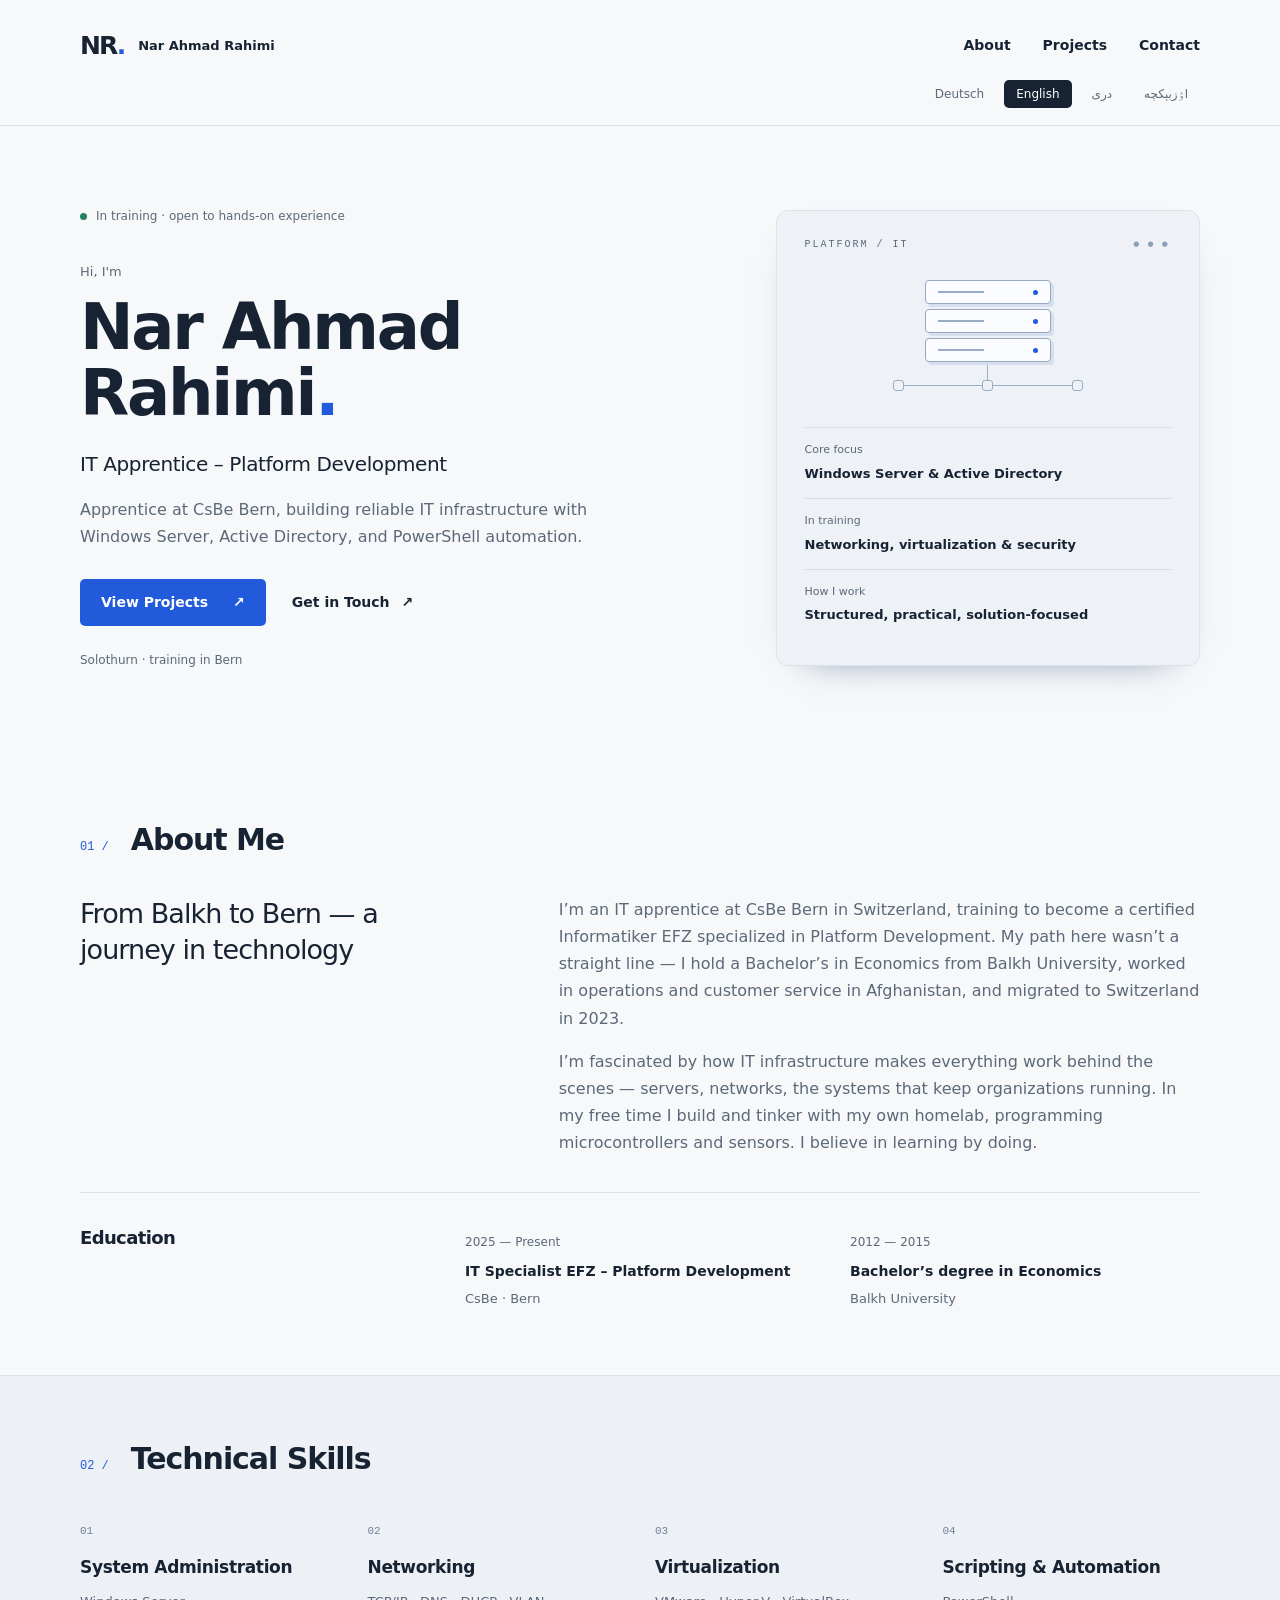
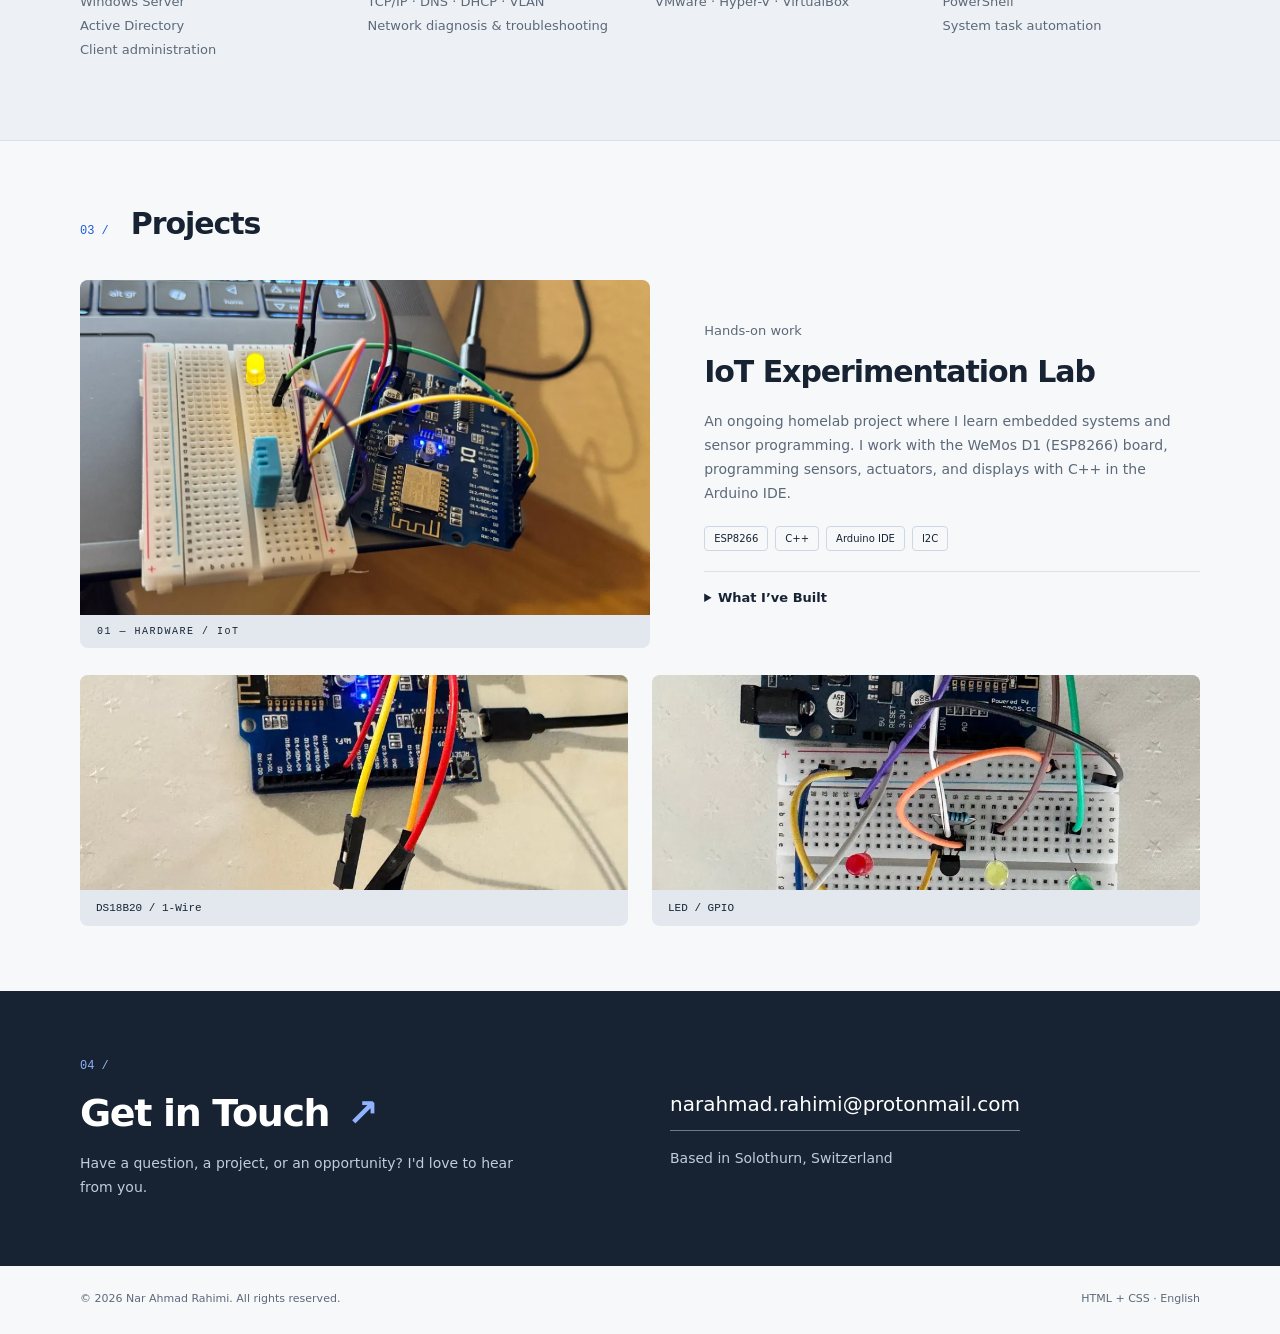
==== en.html @ 0afae118 "Add files via upload" ====
<!doctype html>
<html lang="en" dir="ltr">
<head><meta charset="utf-8"><meta name="viewport" content="width=device-width, initial-scale=1"><meta name="description" content="Apprentice at CsBe Bern, building reliable IT infrastructure with Windows Server, Active Directory, and PowerShell automation."><meta name="theme-color" content="#f7f8fa"><title>Nar Ahmad Rahimi — IT Apprentice – Platform Development</title><link rel="icon" href="assets/favicon.svg" type="image/svg+xml"><link rel="stylesheet" href="styles.css"><link rel="alternate" hreflang="de" href="index.html"><link rel="alternate" hreflang="en" href="en.html"><link rel="alternate" hreflang="fa-AF" href="fa.html"><link rel="alternate" hreflang="uz-Arab-AF" href="uz.html"></head>
<body><a class="skip" href="#main">Skip to content</a>
<header class="site-header"><div class="wrap header-inner"><a class="brand" href="en.html" aria-label="Nar Ahmad Rahimi"><span class="monogram" aria-hidden="true">NR<span>.</span></span><span dir="ltr">Nar Ahmad Rahimi</span></a><nav class="main-nav" aria-label="About"><a href="#about">About</a><a href="#projects">Projects</a><a href="#contact">Contact</a></nav></div><nav class="wrap languages" aria-label="Language"><a href="index.html" lang="de" dir="auto" >Deutsch</a><a href="en.html" lang="en" dir="auto" aria-current="page">English</a><a href="fa.html" lang="fa-AF" dir="auto" >دری</a><a href="uz.html" lang="uz-Arab-AF" dir="auto" >اۉزبېکچه</a></nav></header>
<main id="main"><section class="wrap hero" aria-labelledby="hero-title"><div class="hero-copy"><p class="status"><span aria-hidden="true"></span>In training · open to hands-on experience</p><p class="eyebrow">Hi, I&#39;m</p><h1 id="hero-title">Nar Ahmad Rahimi<span class="blue">.</span></h1><h2>IT Apprentice – Platform Development</h2><p class="intro">Apprentice at CsBe Bern, building reliable IT infrastructure with Windows Server, Active Directory, and PowerShell automation.</p><div class="actions"><a class="button" href="#projects">View Projects <span aria-hidden="true">↗</span></a><a class="text-link" href="#contact">Get in Touch <span aria-hidden="true">↗</span></a></div><p class="location">Solothurn · training in Bern</p></div><aside class="focus-panel"><div class="panel-top"><span class="mini-label" dir="ltr">PLATFORM / IT</span><span class="signal" aria-hidden="true">● ● ●</span></div><div class="system-art" aria-hidden="true"><div class="server"><i></i><i></i><i></i></div><div class="connection"></div><div class="nodes"><b></b><b></b><b></b></div></div><dl><div><dt>Core focus</dt><dd>Windows Server &amp; Active Directory</dd></div><div><dt>In training</dt><dd>Networking, virtualization &amp; security</dd></div><div><dt>How I work</dt><dd>Structured, practical, solution-focused</dd></div></dl></aside></section>
<section id="about" class="section wrap"><div class="section-heading"><span class="section-no">01 /</span><h2>About Me</h2></div><div class="about-grid"><h3>From Balkh to Bern — a journey in technology</h3><div class="prose"><p>I’m an IT apprentice at CsBe Bern in Switzerland, training to become a certified Informatiker EFZ specialized in Platform Development. My path here wasn’t a straight line — I hold a Bachelor’s in Economics from Balkh University, worked in operations and customer service in Afghanistan, and migrated to Switzerland in 2023.</p><p>I’m fascinated by how IT infrastructure makes everything work behind the scenes — servers, networks, the systems that keep organizations running. In my free time I build and tinker with my own homelab, programming microcontrollers and sensors. I believe in learning by doing.</p></div></div><div class="education"><h3>Education</h3><div><span class="date" dir="auto">2025 — Present</span><h4>IT Specialist EFZ – Platform Development</h4><p>CsBe · Bern</p></div><div><span class="date" dir="ltr">2012 — 2015</span><h4>Bachelor’s degree in Economics</h4><p>Balkh University</p></div></div></section>
<section class="skills-band"><div class="wrap section"><div class="section-heading"><span class="section-no">02 /</span><h2>Technical Skills</h2></div><div class="skills-grid"><article><span class="skill-index" aria-hidden="true">01</span><h3>System Administration</h3><ul><li dir="auto">Windows Server</li><li dir="auto">Active Directory</li><li dir="auto">Client administration</li></ul></article><article><span class="skill-index" aria-hidden="true">02</span><h3>Networking</h3><ul><li dir="auto">TCP/IP · DNS · DHCP · VLAN</li><li dir="auto">Network diagnosis &amp; troubleshooting</li></ul></article><article><span class="skill-index" aria-hidden="true">03</span><h3>Virtualization</h3><ul><li dir="auto">VMware · Hyper-V · VirtualBox</li></ul></article><article><span class="skill-index" aria-hidden="true">04</span><h3>Scripting &amp; Automation</h3><ul><li dir="auto">PowerShell</li><li dir="auto">System task automation</li></ul></article></div></div></section>
<section id="projects" class="wrap section"><div class="section-heading"><span class="section-no">03 /</span><h2>Projects</h2></div><article class="project"><div class="project-visual"><img src="assets/iot-dht11.webp" alt="Temperature and humidity monitoring with the DHT11 digital sensor" width="800" height="600" loading="lazy"><div class="image-caption" dir="ltr">01 — HARDWARE / IoT</div></div><div class="project-copy"><p class="eyebrow">Hands-on work</p><h3>IoT Experimentation Lab</h3><p>An ongoing homelab project where I learn embedded systems and sensor programming. I work with the WeMos D1 (ESP8266) board, programming sensors, actuators, and displays with C++ in the Arduino IDE.</p><ul class="tags" aria-label="Hardware"><li>ESP8266</li><li>C++</li><li>Arduino IDE</li><li>I2C</li></ul><details><summary>What I’ve Built</summary><ul class="detail-list"><li>WiFi network scanner that reads SSIDs and RSSI signal strength via the ESP8266 WiFi API, displaying live results on a 1602 LCD over I2C</li><li>Temperature and humidity monitoring with the DHT11 digital sensor</li><li>Precise temperature measurement using the DS18B20 1-Wire sensor</li><li>GPIO control of multiple LEDs with pull-up/pull-down resistors and pushbuttons</li></ul></details></div></article><div class="project-gallery"><figure><img src="assets/iot-ds18b20.webp" alt="Precise temperature measurement using the DS18B20 1-Wire sensor" width="800" height="600" loading="lazy"><figcaption dir="ltr">DS18B20 / 1-Wire</figcaption></figure><figure><img src="assets/iot-leds.webp" alt="GPIO control of multiple LEDs with pull-up/pull-down resistors and pushbuttons" width="800" height="600" loading="lazy"><figcaption dir="ltr">LED / GPIO</figcaption></figure></div></section>
<section id="contact" class="contact-section"><div class="wrap contact-inner"><div><p class="section-no">04 /</p><h2>Get in Touch<span>↗</span></h2><p>Have a question, a project, or an opportunity? I&#39;d love to hear from you.</p></div><div class="contact-link"><a href="mailto:narahmad.rahimi@protonmail.com" dir="ltr">narahmad.rahimi@protonmail.com</a><p>Based in Solothurn, Switzerland</p></div></div></section></main><footer class="wrap"><p>© 2026 Nar Ahmad Rahimi. All rights reserved.</p><span dir="ltr">HTML + CSS · English</span></footer></body></html>
---- styles.css ----
:root{--ink:#172333;--muted:#5c6979;--blue:#215bdb;--line:#dce2e9;--paper:#f7f8fa;--white:#fff}*{box-sizing:border-box}html{scroll-behavior:smooth;scroll-padding-top:30px}body{margin:0;background:var(--paper);color:var(--ink);font:16px/1.7 system-ui,-apple-system,BlinkMacSystemFont,"Segoe UI",Arial,sans-serif}a{color:inherit;text-decoration:none}a,summary{-webkit-tap-highlight-color:transparent}a:focus-visible,summary:focus-visible{outline:3px solid var(--blue);outline-offset:5px}a:hover{color:var(--blue)}img{display:block;max-width:100%;object-fit:cover}h1,h2,h3,h4,p{margin:0}h1,h2,h3,h4{line-height:1.2;letter-spacing:-.035em}ul{padding-inline-start:1.2rem}.wrap{width:min(1120px,calc(100% - 80px));margin-inline:auto}.skip{position:absolute;top:-100px;left:20px;background:white;padding:12px;z-index:10}.skip:focus{top:10px}.site-header{border-bottom:1px solid var(--line)}.header-inner{display:flex;align-items:center;justify-content:space-between;gap:25px;padding-block:25px 12px}.brand{display:flex;align-items:center;gap:14px;font-size:13px;font-weight:650}.monogram{font-size:25px;letter-spacing:-2px;direction:ltr}.monogram span,.blue{color:var(--blue)}.main-nav{display:flex;gap:32px;font-size:14px;font-weight:550}.languages{display:flex;justify-content:flex-end;gap:8px;padding-block:0 17px;font-size:12px}.languages a{padding:4px 12px;border-radius:5px;color:var(--muted)}.languages a[aria-current]{background:var(--ink);color:white}.hero{display:grid;grid-template-columns:1.45fr 1fr;gap:80px;align-items:center;padding-block:80px 86px}.status{display:flex;align-items:center;gap:9px;font-size:12px;color:var(--muted);margin-bottom:35px}.status>span{height:7px;width:7px;background:#24845d;border-radius:50%;flex-shrink:0}.eyebrow{font-size:13px;color:var(--muted);margin-bottom:12px}h1{font-size:clamp(45px,5vw,65px);font-weight:700;max-width:530px;line-height:1.03;margin-bottom:22px}.hero h2{font-size:20px;line-height:1.5;font-weight:500;letter-spacing:-.02em;margin-bottom:17px}.intro{font-size:16px;color:var(--muted);max-width:550px}.actions{display:flex;align-items:center;gap:26px;flex-wrap:wrap;margin-block:28px 24px}.button{background:var(--blue);color:white;padding:12px 21px;border-radius:5px;font-size:14px;font-weight:600;display:inline-flex;gap:25px}.button:hover{background:#1948ae;color:white}.text-link{font-size:14px;font-weight:600}.text-link span{margin-inline-start:7px}.location{font-size:12px;color:var(--muted)}.focus-panel{background:#eef2f7;border:1px solid var(--line);border-radius:12px;padding:26px 28px;box-shadow:0 16px 40px -32px #334a73}.panel-top{display:flex;justify-content:space-between;align-items:center}.mini-label{font:10px/1.5 ui-monospace,monospace;letter-spacing:2px;color:var(--muted)}.signal{font-size:7px;letter-spacing:3px;color:#8b9fb9}.system-art{height:165px;display:flex;align-items:center;flex-direction:column;padding-top:28px}.server{width:126px;display:grid;gap:5px}.server i{height:24px;border:1px solid #95a8c4;background:#fafcff;border-radius:4px;position:relative;box-shadow:3px 3px 0 #d6dfed}.server i:before{content:"";position:absolute;inset-inline-start:12px;top:10px;width:46px;height:2px;background:#9aabc4}.server i:after{content:"";position:absolute;inset-inline-end:12px;top:9px;width:5px;height:5px;background:var(--blue);border-radius:50%}.connection{height:23px;width:1px;background:#9aabc4}.nodes{border-top:1px solid #9aabc4;width:190px;display:flex;justify-content:space-between}.nodes b{width:11px;height:11px;background:#eef2f7;border:1px solid #9aabc4;transform:translateY(-6px);border-radius:3px}.focus-panel dl{margin:10px 0 0}.focus-panel dl>div{padding-block:13px;border-top:1px solid #d4dce7}.focus-panel dt{font-size:11px;color:var(--muted)}.focus-panel dd{margin:3px 0 0;font-size:13px;font-weight:600}.section{padding-block:65px}.section-heading{display:flex;gap:22px;align-items:baseline;margin-bottom:38px}.section-heading h2{font-size:30px}.section-no{font:12px/1.6 ui-monospace,monospace;color:var(--blue);direction:ltr}.about-grid{display:grid;grid-template-columns:1fr 1.65fr;gap:90px}.about-grid h3{font-size:27px;line-height:1.35;font-weight:500}.prose{color:var(--muted)}.prose p+p{margin-top:16px}.education{display:grid;grid-template-columns:1fr 1fr 1fr;gap:35px;padding-top:34px;margin-top:36px;border-top:1px solid var(--line)}.education h3{font-size:18px}.date{font-size:12px;color:var(--muted)}.education h4{font-size:14px;letter-spacing:0;line-height:1.5;margin-block:6px}.education p{font-size:13px;color:var(--muted)}.skills-band{background:#edf1f5;border-block:1px solid var(--line)}.skills-grid{display:grid;grid-template-columns:repeat(4,1fr);gap:30px}.skill-index{font:11px ui-monospace,monospace;color:#728299}.skills-grid h3{font-size:17px;margin-top:15px;letter-spacing:-.02em}.skills-grid ul{list-style:none;padding:0;font-size:13px;color:var(--muted);line-height:1.85}.project{display:grid;grid-template-columns:1.15fr 1fr;gap:54px;align-items:center}.project-visual{border-radius:8px;overflow:hidden;background:#e3e8ef}.project-visual img{width:100%;height:335px}.image-caption{padding:11px 17px;font:10px ui-monospace,monospace;letter-spacing:1.5px}.project-copy h3{font-size:30px;margin-bottom:20px}.project-copy>p:not(.eyebrow){font-size:14px;color:var(--muted)}.tags{list-style:none;display:flex;flex-wrap:wrap;gap:7px;padding:0;margin-block:20px}.tags li{font-size:10px;border:1px solid #ced8e5;padding:3px 9px;border-radius:4px;direction:ltr}details{font-size:13px;border-top:1px solid var(--line);padding-top:15px}summary{cursor:pointer;font-weight:600}.detail-list{color:var(--muted)}.detail-list li+li{margin-top:10px}.project-gallery{display:grid;grid-template-columns:1fr 1fr;gap:24px;margin-top:27px}.project-gallery figure{margin:0;position:relative;overflow:hidden;border-radius:8px;background:#e3e8ef}.project-gallery img{width:100%;height:215px}.project-gallery figcaption{font:11px ui-monospace,monospace;padding:12px 16px}.contact-section{background:var(--ink);color:white;padding-block:66px}.contact-inner{display:grid;grid-template-columns:1fr 1fr;gap:60px;align-items:center}.contact-section .section-no{color:#91b3ff;margin-bottom:14px}.contact-section h2{font-size:38px;display:flex;gap:18px;align-items:center}.contact-section h2 span{color:#91b3ff}.contact-section p:not(.section-no){font-size:14px;color:#c0ccda;max-width:460px;margin-top:16px}.contact-link a{font-size:clamp(14px,1.7vw,20px);display:inline-block;border-bottom:1px solid #6c7a8d;padding-bottom:9px;overflow-wrap:anywhere}.contact-link a:hover{color:#a6c2ff}footer{display:flex;justify-content:space-between;gap:20px;padding-block:24px;font-size:11px;color:var(--muted)}[dir=rtl]{font-family:Tahoma,"Segoe UI",Arial,sans-serif}[dir=rtl] h1,[dir=rtl] h2,[dir=rtl] h3,[dir=rtl] h4{letter-spacing:0;line-height:1.5}[dir=rtl] .intro,[dir=rtl] .prose{line-height:2}[dir=rtl] .hero{gap:55px}[dir=rtl] .status{line-height:1.8}@media(max-width:900px){.wrap{width:calc(100% - 48px)}.hero{gap:35px;padding-block:55px}.about-grid{gap:40px}.project{gap:30px}.skills-grid{grid-template-columns:repeat(2,1fr)}.contact-inner{gap:35px}.brand>span:last-child{display:none}.project-visual img{height:310px}}@media(max-width:620px){.wrap{width:calc(100% - 36px)}.header-inner{padding-top:18px;gap:20px}.main-nav{gap:20px;font-size:12px}.languages{justify-content:flex-start;padding-top:8px;gap:3px}.languages a{padding:4px 11px}.hero,[dir=rtl] .hero{grid-template-columns:1fr;gap:35px;padding-block:40px}.status{margin-bottom:25px;font-size:11px}h1{font-size:45px}.hero h2{font-size:18px}.focus-panel{padding:22px}.system-art{height:145px;padding-top:12px}.section{padding-block:45px}.section-heading{margin-bottom:26px;gap:17px}.section-heading h2{font-size:27px}.about-grid,.project,.contact-inner{grid-template-columns:1fr;gap:25px}.about-grid h3{font-size:24px}.education{grid-template-columns:1fr;gap:23px;margin-top:25px}.skills-grid{gap:24px 17px}.skills-grid h3{font-size:16px}.project-copy h3{font-size:27px}.project-visual img{height:280px}.project-gallery{gap:13px}.project-gallery img{height:150px}.project-gallery figcaption{font-size:10px;padding:10px}.contact-section{padding-block:45px}.contact-section h2{font-size:32px}.contact-link a{font-size:16px}footer{flex-direction:column;gap:6px}.intro{font-size:15px}.prose{font-size:15px}}@media(prefers-reduced-motion:reduce){html{scroll-behavior:auto}}
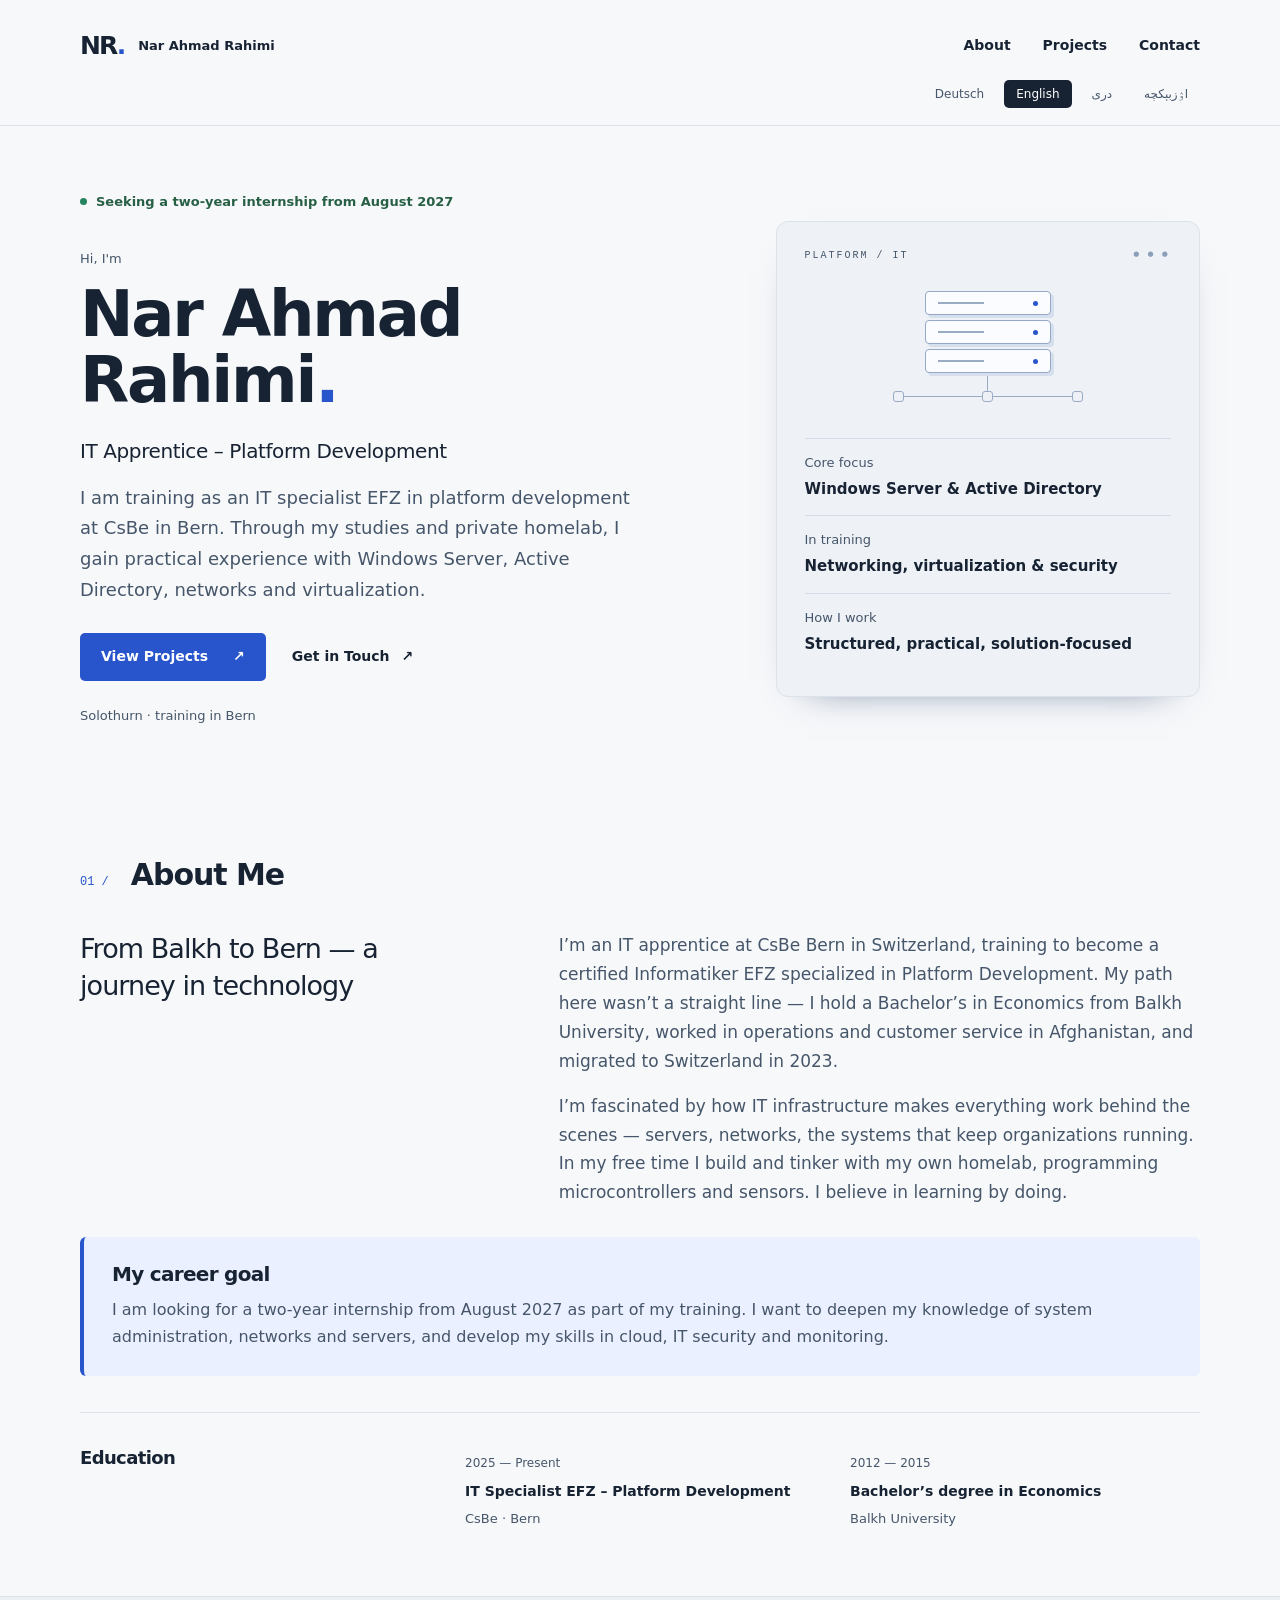
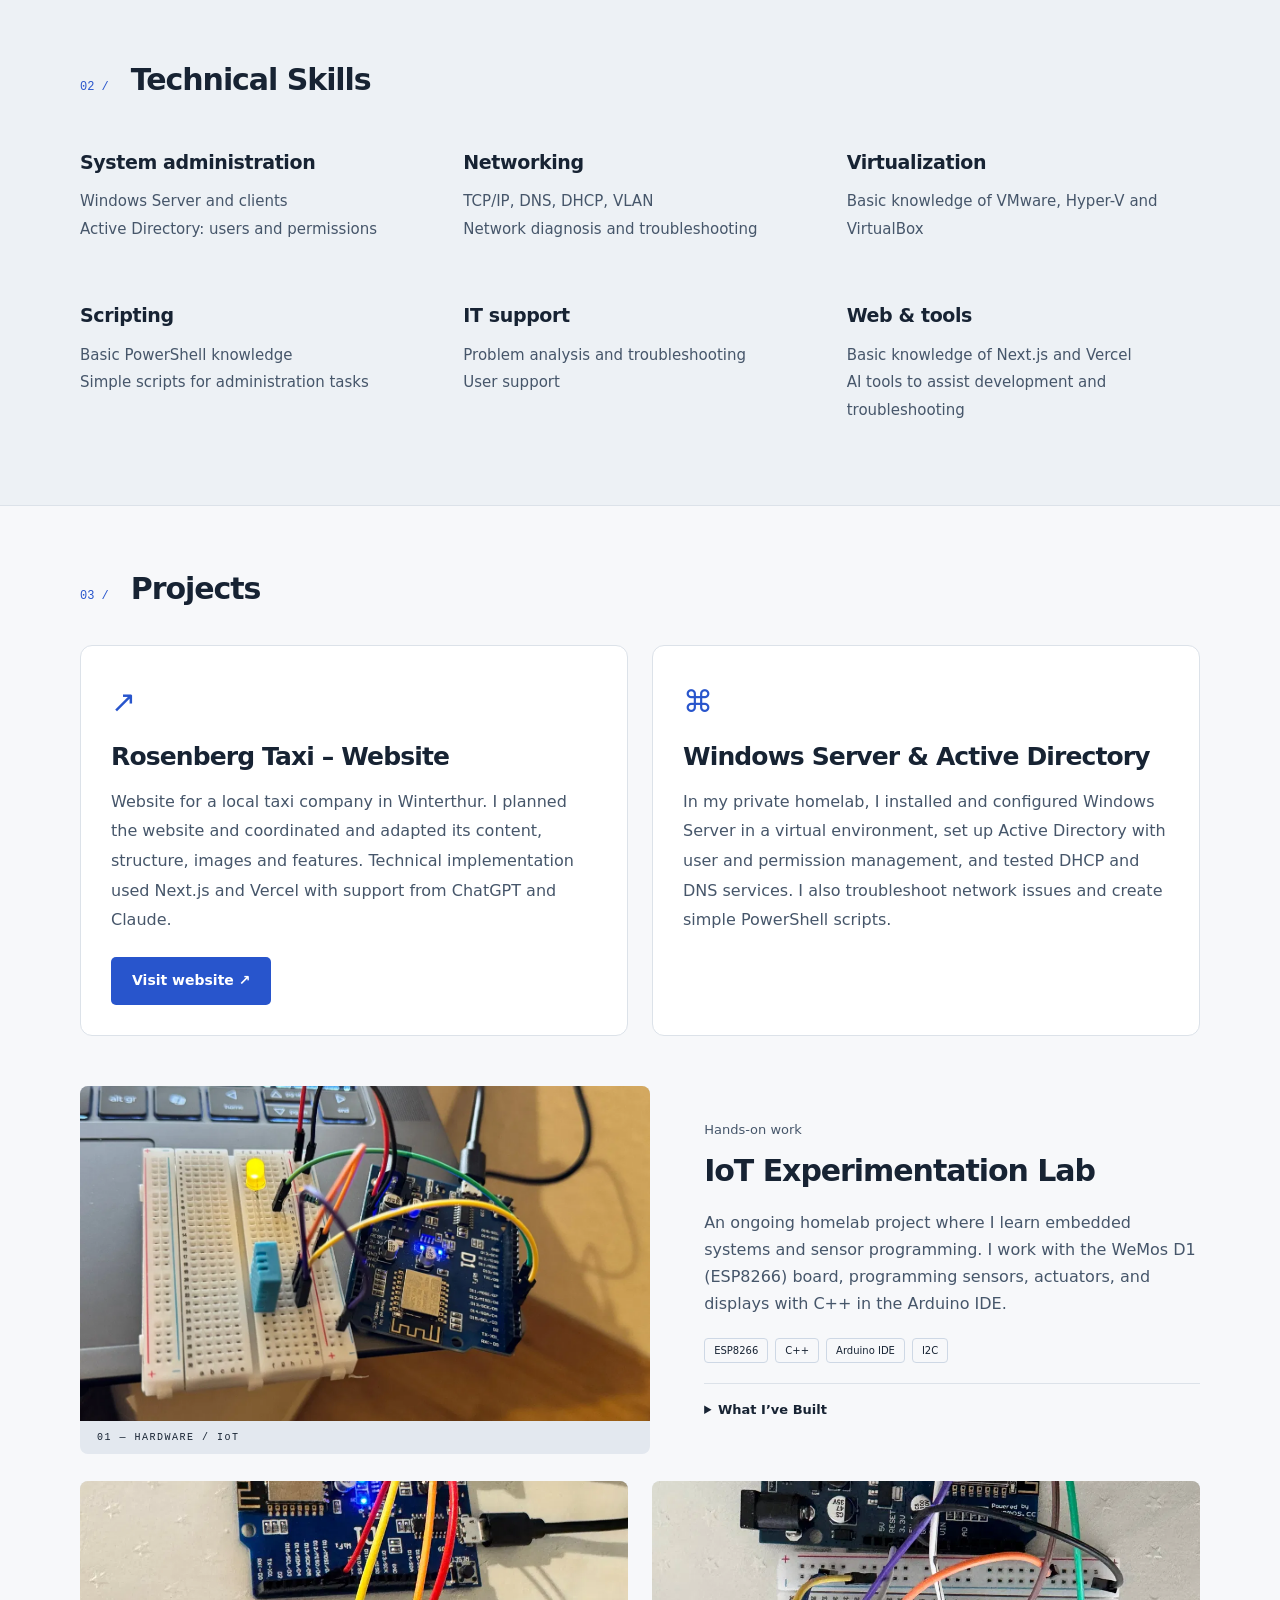
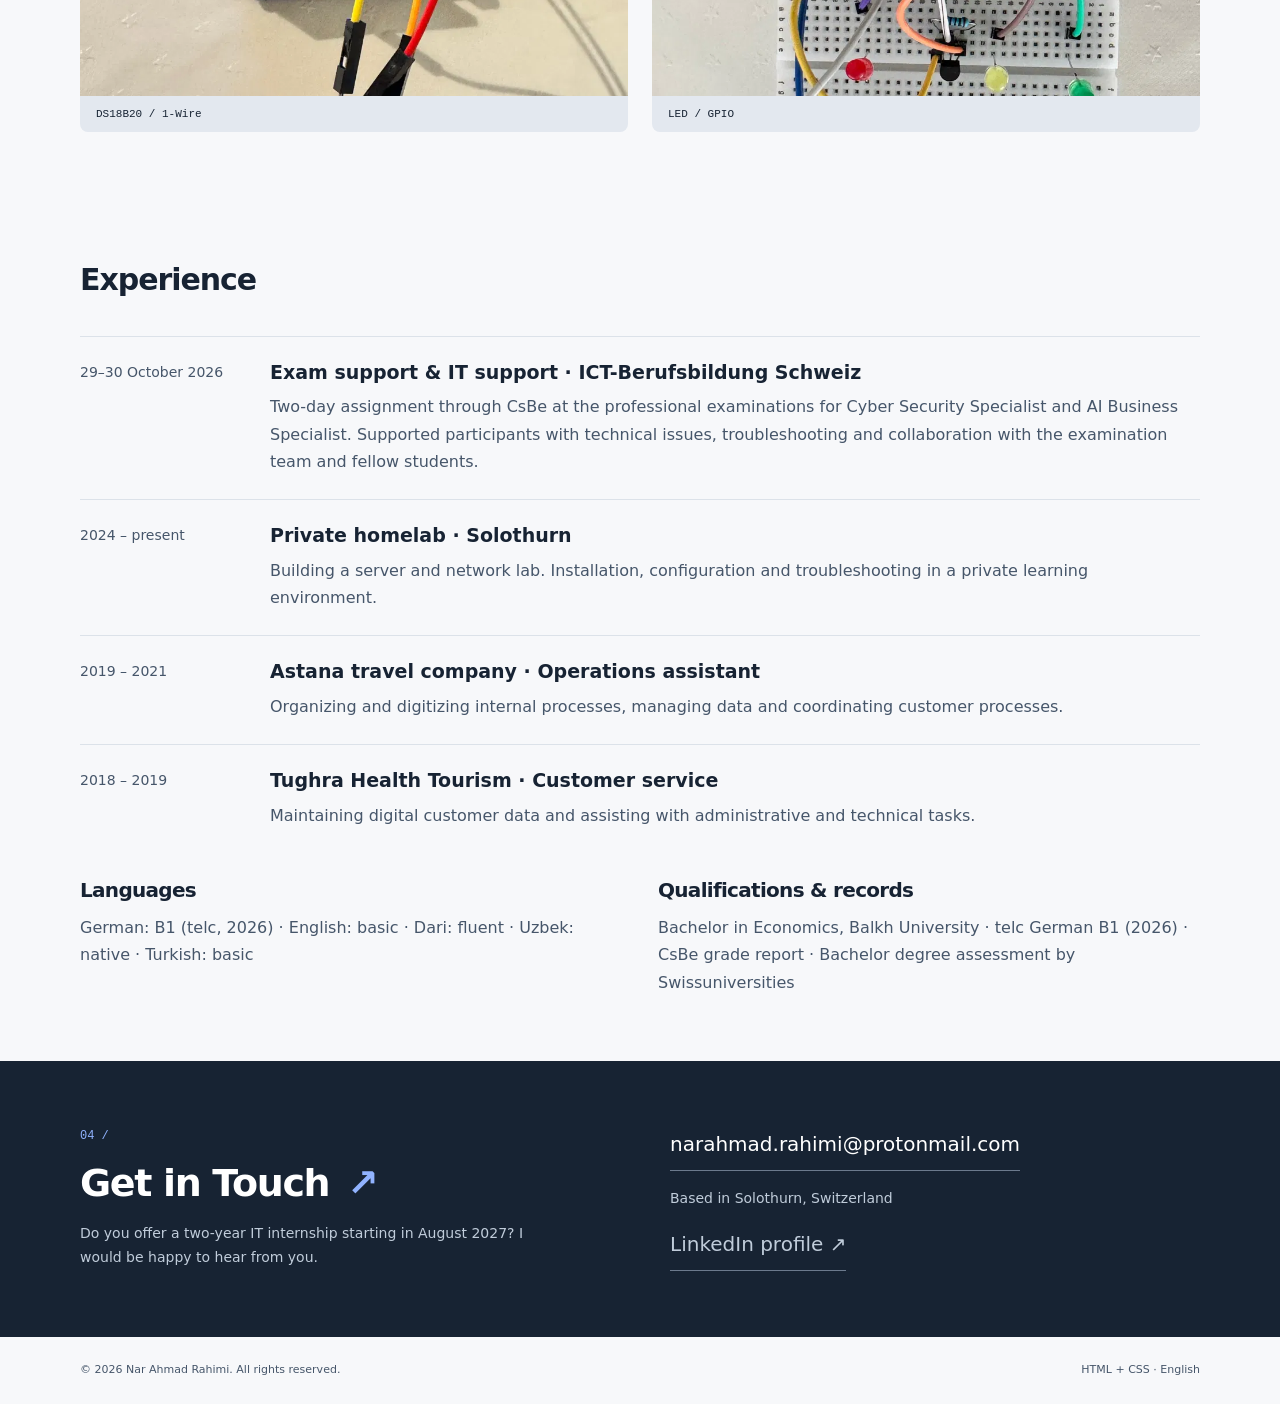
==== commit 3b35ca51: "Add files via upload" ====
--- a/en.html
+++ b/en.html
@@ -1,10 +1,10 @@
 <!doctype html>
 <html lang="en" dir="ltr">
-<head><meta charset="utf-8"><meta name="viewport" content="width=device-width, initial-scale=1"><meta name="description" content="Apprentice at CsBe Bern, building reliable IT infrastructure with Windows Server, Active Directory, and PowerShell automation."><meta name="theme-color" content="#f7f8fa"><title>Nar Ahmad Rahimi — IT Apprentice – Platform Development</title><link rel="icon" href="assets/favicon.svg" type="image/svg+xml"><link rel="stylesheet" href="styles.css"><link rel="alternate" hreflang="de" href="index.html"><link rel="alternate" hreflang="en" href="en.html"><link rel="alternate" hreflang="fa-AF" href="fa.html"><link rel="alternate" hreflang="uz-Arab-AF" href="uz.html"></head>
+<head><meta charset="utf-8"><meta name="viewport" content="width=device-width, initial-scale=1"><meta name="description" content="Seeking a two-year internship from August 2027 · I am training as an IT specialist EFZ in platform development at CsBe in Bern. Through my studies and private homelab, I gain practical experience with Windows Server, Active Directory, networks and virtualization."><meta name="theme-color" content="#f7f8fa"><title>Nar Ahmad Rahimi — IT Apprentice – Platform Development</title><link rel="icon" href="assets/favicon.svg" type="image/svg+xml"><link rel="stylesheet" href="styles.css"><link rel="alternate" hreflang="de" href="index.html"><link rel="alternate" hreflang="en" href="en.html"><link rel="alternate" hreflang="fa-AF" href="fa.html"><link rel="alternate" hreflang="uz-Arab-AF" href="uz.html"></head>
 <body><a class="skip" href="#main">Skip to content</a>
 <header class="site-header"><div class="wrap header-inner"><a class="brand" href="en.html" aria-label="Nar Ahmad Rahimi"><span class="monogram" aria-hidden="true">NR<span>.</span></span><span dir="ltr">Nar Ahmad Rahimi</span></a><nav class="main-nav" aria-label="About"><a href="#about">About</a><a href="#projects">Projects</a><a href="#contact">Contact</a></nav></div><nav class="wrap languages" aria-label="Language"><a href="index.html" lang="de" dir="auto" >Deutsch</a><a href="en.html" lang="en" dir="auto" aria-current="page">English</a><a href="fa.html" lang="fa-AF" dir="auto" >دری</a><a href="uz.html" lang="uz-Arab-AF" dir="auto" >اۉزبېکچه</a></nav></header>
-<main id="main"><section class="wrap hero" aria-labelledby="hero-title"><div class="hero-copy"><p class="status"><span aria-hidden="true"></span>In training · open to hands-on experience</p><p class="eyebrow">Hi, I&#39;m</p><h1 id="hero-title">Nar Ahmad Rahimi<span class="blue">.</span></h1><h2>IT Apprentice – Platform Development</h2><p class="intro">Apprentice at CsBe Bern, building reliable IT infrastructure with Windows Server, Active Directory, and PowerShell automation.</p><div class="actions"><a class="button" href="#projects">View Projects <span aria-hidden="true">↗</span></a><a class="text-link" href="#contact">Get in Touch <span aria-hidden="true">↗</span></a></div><p class="location">Solothurn · training in Bern</p></div><aside class="focus-panel"><div class="panel-top"><span class="mini-label" dir="ltr">PLATFORM / IT</span><span class="signal" aria-hidden="true">● ● ●</span></div><div class="system-art" aria-hidden="true"><div class="server"><i></i><i></i><i></i></div><div class="connection"></div><div class="nodes"><b></b><b></b><b></b></div></div><dl><div><dt>Core focus</dt><dd>Windows Server &amp; Active Directory</dd></div><div><dt>In training</dt><dd>Networking, virtualization &amp; security</dd></div><div><dt>How I work</dt><dd>Structured, practical, solution-focused</dd></div></dl></aside></section>
-<section id="about" class="section wrap"><div class="section-heading"><span class="section-no">01 /</span><h2>About Me</h2></div><div class="about-grid"><h3>From Balkh to Bern — a journey in technology</h3><div class="prose"><p>I’m an IT apprentice at CsBe Bern in Switzerland, training to become a certified Informatiker EFZ specialized in Platform Development. My path here wasn’t a straight line — I hold a Bachelor’s in Economics from Balkh University, worked in operations and customer service in Afghanistan, and migrated to Switzerland in 2023.</p><p>I’m fascinated by how IT infrastructure makes everything work behind the scenes — servers, networks, the systems that keep organizations running. In my free time I build and tinker with my own homelab, programming microcontrollers and sensors. I believe in learning by doing.</p></div></div><div class="education"><h3>Education</h3><div><span class="date" dir="auto">2025 — Present</span><h4>IT Specialist EFZ – Platform Development</h4><p>CsBe · Bern</p></div><div><span class="date" dir="ltr">2012 — 2015</span><h4>Bachelor’s degree in Economics</h4><p>Balkh University</p></div></div></section>
-<section class="skills-band"><div class="wrap section"><div class="section-heading"><span class="section-no">02 /</span><h2>Technical Skills</h2></div><div class="skills-grid"><article><span class="skill-index" aria-hidden="true">01</span><h3>System Administration</h3><ul><li dir="auto">Windows Server</li><li dir="auto">Active Directory</li><li dir="auto">Client administration</li></ul></article><article><span class="skill-index" aria-hidden="true">02</span><h3>Networking</h3><ul><li dir="auto">TCP/IP · DNS · DHCP · VLAN</li><li dir="auto">Network diagnosis &amp; troubleshooting</li></ul></article><article><span class="skill-index" aria-hidden="true">03</span><h3>Virtualization</h3><ul><li dir="auto">VMware · Hyper-V · VirtualBox</li></ul></article><article><span class="skill-index" aria-hidden="true">04</span><h3>Scripting &amp; Automation</h3><ul><li dir="auto">PowerShell</li><li dir="auto">System task automation</li></ul></article></div></div></section>
-<section id="projects" class="wrap section"><div class="section-heading"><span class="section-no">03 /</span><h2>Projects</h2></div><article class="project"><div class="project-visual"><img src="assets/iot-dht11.webp" alt="Temperature and humidity monitoring with the DHT11 digital sensor" width="800" height="600" loading="lazy"><div class="image-caption" dir="ltr">01 — HARDWARE / IoT</div></div><div class="project-copy"><p class="eyebrow">Hands-on work</p><h3>IoT Experimentation Lab</h3><p>An ongoing homelab project where I learn embedded systems and sensor programming. I work with the WeMos D1 (ESP8266) board, programming sensors, actuators, and displays with C++ in the Arduino IDE.</p><ul class="tags" aria-label="Hardware"><li>ESP8266</li><li>C++</li><li>Arduino IDE</li><li>I2C</li></ul><details><summary>What I’ve Built</summary><ul class="detail-list"><li>WiFi network scanner that reads SSIDs and RSSI signal strength via the ESP8266 WiFi API, displaying live results on a 1602 LCD over I2C</li><li>Temperature and humidity monitoring with the DHT11 digital sensor</li><li>Precise temperature measurement using the DS18B20 1-Wire sensor</li><li>GPIO control of multiple LEDs with pull-up/pull-down resistors and pushbuttons</li></ul></details></div></article><div class="project-gallery"><figure><img src="assets/iot-ds18b20.webp" alt="Precise temperature measurement using the DS18B20 1-Wire sensor" width="800" height="600" loading="lazy"><figcaption dir="ltr">DS18B20 / 1-Wire</figcaption></figure><figure><img src="assets/iot-leds.webp" alt="GPIO control of multiple LEDs with pull-up/pull-down resistors and pushbuttons" width="800" height="600" loading="lazy"><figcaption dir="ltr">LED / GPIO</figcaption></figure></div></section>
-<section id="contact" class="contact-section"><div class="wrap contact-inner"><div><p class="section-no">04 /</p><h2>Get in Touch<span>↗</span></h2><p>Have a question, a project, or an opportunity? I&#39;d love to hear from you.</p></div><div class="contact-link"><a href="mailto:narahmad.rahimi@protonmail.com" dir="ltr">narahmad.rahimi@protonmail.com</a><p>Based in Solothurn, Switzerland</p></div></div></section></main><footer class="wrap"><p>© 2026 Nar Ahmad Rahimi. All rights reserved.</p><span dir="ltr">HTML + CSS · English</span></footer></body></html>+<main id="main"><section class="wrap hero" aria-labelledby="hero-title"><div class="hero-copy"><p class="status"><span aria-hidden="true"></span>Seeking a two-year internship from August 2027</p><p class="eyebrow">Hi, I&#39;m</p><h1 id="hero-title">Nar Ahmad Rahimi<span class="blue">.</span></h1><h2>IT Apprentice – Platform Development</h2><p class="intro">I am training as an IT specialist EFZ in platform development at CsBe in Bern. Through my studies and private homelab, I gain practical experience with Windows Server, Active Directory, networks and virtualization.</p><div class="actions"><a class="button" href="#projects">View Projects <span aria-hidden="true">↗</span></a><a class="text-link" href="#contact">Get in Touch <span aria-hidden="true">↗</span></a></div><p class="location">Solothurn · training in Bern</p></div><aside class="focus-panel"><div class="panel-top"><span class="mini-label" dir="ltr">PLATFORM / IT</span><span class="signal" aria-hidden="true">● ● ●</span></div><div class="system-art" aria-hidden="true"><div class="server"><i></i><i></i><i></i></div><div class="connection"></div><div class="nodes"><b></b><b></b><b></b></div></div><dl><div><dt>Core focus</dt><dd>Windows Server &amp; Active Directory</dd></div><div><dt>In training</dt><dd>Networking, virtualization &amp; security</dd></div><div><dt>How I work</dt><dd>Structured, practical, solution-focused</dd></div></dl></aside></section>
+<section id="about" class="section wrap"><div class="section-heading"><span class="section-no">01 /</span><h2>About Me</h2></div><div class="about-grid"><h3>From Balkh to Bern — a journey in technology</h3><div class="prose"><p>I’m an IT apprentice at CsBe Bern in Switzerland, training to become a certified Informatiker EFZ specialized in Platform Development. My path here wasn’t a straight line — I hold a Bachelor’s in Economics from Balkh University, worked in operations and customer service in Afghanistan, and migrated to Switzerland in 2023.</p><p>I’m fascinated by how IT infrastructure makes everything work behind the scenes — servers, networks, the systems that keep organizations running. In my free time I build and tinker with my own homelab, programming microcontrollers and sensors. I believe in learning by doing.</p></div></div><div class="career-note"><h3>My career goal</h3><p>I am looking for a two-year internship from August 2027 as part of my training. I want to deepen my knowledge of system administration, networks and servers, and develop my skills in cloud, IT security and monitoring.</p></div><div class="education"><h3>Education</h3><div><span class="date" dir="auto">2025 — Present</span><h4>IT Specialist EFZ – Platform Development</h4><p>CsBe · Bern</p></div><div><span class="date" dir="ltr">2012 — 2015</span><h4>Bachelor’s degree in Economics</h4><p>Balkh University</p></div></div></section>
+<section class="skills-band"><div class="wrap section"><div class="section-heading"><span class="section-no">02 /</span><h2>Technical Skills</h2></div><div class="skills-grid"><article><h3>System administration</h3><ul><li>Windows Server and clients</li><li>Active Directory: users and permissions</li></ul></article><article><h3>Networking</h3><ul><li>TCP/IP, DNS, DHCP, VLAN</li><li>Network diagnosis and troubleshooting</li></ul></article><article><h3>Virtualization</h3><ul><li>Basic knowledge of VMware, Hyper-V and VirtualBox</li></ul></article><article><h3>Scripting</h3><ul><li>Basic PowerShell knowledge</li><li>Simple scripts for administration tasks</li></ul></article><article><h3>IT support</h3><ul><li>Problem analysis and troubleshooting</li><li>User support</li></ul></article><article><h3>Web & tools</h3><ul><li>Basic knowledge of Next.js and Vercel</li><li>AI tools to assist development and troubleshooting</li></ul></article></div></div></section>
+<section id="projects" class="wrap section"><div class="section-heading"><span class="section-no">03 /</span><h2>Projects</h2></div><div class="featured-projects"><article class="case-card"><span class="case-symbol" aria-hidden="true">↗</span><h3>Rosenberg Taxi – Website</h3><p>Website for a local taxi company in Winterthur. I planned the website and coordinated and adapted its content, structure, images and features. Technical implementation used Next.js and Vercel with support from ChatGPT and Claude.</p><a class="button" href="https://www.rosenbergtaxi.ch/" target="_blank" rel="noopener noreferrer">Visit website ↗</a></article><article class="case-card"><span class="case-symbol" aria-hidden="true">⌘</span><h3>Windows Server & Active Directory</h3><p>In my private homelab, I installed and configured Windows Server in a virtual environment, set up Active Directory with user and permission management, and tested DHCP and DNS services. I also troubleshoot network issues and create simple PowerShell scripts.</p></article></div><article class="project"><div class="project-visual"><img src="assets/iot-dht11.webp" alt="Temperature and humidity monitoring with the DHT11 digital sensor" width="800" height="600" loading="lazy"><div class="image-caption" dir="ltr">01 — HARDWARE / IoT</div></div><div class="project-copy"><p class="eyebrow">Hands-on work</p><h3>IoT Experimentation Lab</h3><p>An ongoing homelab project where I learn embedded systems and sensor programming. I work with the WeMos D1 (ESP8266) board, programming sensors, actuators, and displays with C++ in the Arduino IDE.</p><ul class="tags" aria-label="Hardware"><li>ESP8266</li><li>C++</li><li>Arduino IDE</li><li>I2C</li></ul><details><summary>What I’ve Built</summary><ul class="detail-list"><li>WiFi network scanner that reads SSIDs and RSSI signal strength via the ESP8266 WiFi API, displaying live results on a 1602 LCD over I2C</li><li>Temperature and humidity monitoring with the DHT11 digital sensor</li><li>Precise temperature measurement using the DS18B20 1-Wire sensor</li><li>GPIO control of multiple LEDs with pull-up/pull-down resistors and pushbuttons</li></ul></details></div></article><div class="project-gallery"><figure><img src="assets/iot-ds18b20.webp" alt="Precise temperature measurement using the DS18B20 1-Wire sensor" width="800" height="600" loading="lazy"><figcaption dir="ltr">DS18B20 / 1-Wire</figcaption></figure><figure><img src="assets/iot-leds.webp" alt="GPIO control of multiple LEDs with pull-up/pull-down resistors and pushbuttons" width="800" height="600" loading="lazy"><figcaption dir="ltr">LED / GPIO</figcaption></figure></div></section>
+<section class="section wrap" id="experience"><div class="section-heading"><h2>Experience</h2></div><div class="timeline"><article><p class="date">29–30 October 2026</p><div><h3>Exam support & IT support · ICT-Berufsbildung Schweiz</h3><p>Two-day assignment through CsBe at the professional examinations for Cyber Security Specialist and AI Business Specialist. Supported participants with technical issues, troubleshooting and collaboration with the examination team and fellow students.</p></div></article><article><p class="date">2024 – present</p><div><h3>Private homelab · Solothurn</h3><p>Building a server and network lab. Installation, configuration and troubleshooting in a private learning environment.</p></div></article><article><p class="date">2019 – 2021</p><div><h3>Astana travel company · Operations assistant</h3><p>Organizing and digitizing internal processes, managing data and coordinating customer processes.</p></div></article><article><p class="date">2018 – 2019</p><div><h3>Tughra Health Tourism · Customer service</h3><p>Maintaining digital customer data and assisting with administrative and technical tasks.</p></div></article></div><div class="credentials"><article><h3>Languages</h3><p>German: B1 (telc, 2026) · English: basic · Dari: fluent · Uzbek: native · Turkish: basic</p></article><article><h3>Qualifications & records</h3><p>Bachelor in Economics, Balkh University · telc German B1 (2026) · CsBe grade report · Bachelor degree assessment by Swissuniversities</p></article></div></section><section id="contact" class="contact-section"><div class="wrap contact-inner"><div><p class="section-no">04 /</p><h2>Get in Touch<span>↗</span></h2><p>Do you offer a two-year IT internship starting in August 2027? I would be happy to hear from you.</p></div><div class="contact-link"><a href="mailto:narahmad.rahimi@protonmail.com" dir="ltr">narahmad.rahimi@protonmail.com</a><p>Based in Solothurn, Switzerland</p><p><a href="https://www.linkedin.com/in/nar-ahmad-rahimi-a11931219/" target="_blank" rel="noopener noreferrer">LinkedIn profile ↗</a></p></div></div></section></main><footer class="wrap"><p>© 2026 Nar Ahmad Rahimi. All rights reserved.</p><span dir="ltr">HTML + CSS · English</span></footer></body></html>
--- a/styles.css
+++ b/styles.css
@@ -1 +1,14 @@
 :root{--ink:#172333;--muted:#5c6979;--blue:#215bdb;--line:#dce2e9;--paper:#f7f8fa;--white:#fff}*{box-sizing:border-box}html{scroll-behavior:smooth;scroll-padding-top:30px}body{margin:0;background:var(--paper);color:var(--ink);font:16px/1.7 system-ui,-apple-system,BlinkMacSystemFont,"Segoe UI",Arial,sans-serif}a{color:inherit;text-decoration:none}a,summary{-webkit-tap-highlight-color:transparent}a:focus-visible,summary:focus-visible{outline:3px solid var(--blue);outline-offset:5px}a:hover{color:var(--blue)}img{display:block;max-width:100%;object-fit:cover}h1,h2,h3,h4,p{margin:0}h1,h2,h3,h4{line-height:1.2;letter-spacing:-.035em}ul{padding-inline-start:1.2rem}.wrap{width:min(1120px,calc(100% - 80px));margin-inline:auto}.skip{position:absolute;top:-100px;left:20px;background:white;padding:12px;z-index:10}.skip:focus{top:10px}.site-header{border-bottom:1px solid var(--line)}.header-inner{display:flex;align-items:center;justify-content:space-between;gap:25px;padding-block:25px 12px}.brand{display:flex;align-items:center;gap:14px;font-size:13px;font-weight:650}.monogram{font-size:25px;letter-spacing:-2px;direction:ltr}.monogram span,.blue{color:var(--blue)}.main-nav{display:flex;gap:32px;font-size:14px;font-weight:550}.languages{display:flex;justify-content:flex-end;gap:8px;padding-block:0 17px;font-size:12px}.languages a{padding:4px 12px;border-radius:5px;color:var(--muted)}.languages a[aria-current]{background:var(--ink);color:white}.hero{display:grid;grid-template-columns:1.45fr 1fr;gap:80px;align-items:center;padding-block:80px 86px}.status{display:flex;align-items:center;gap:9px;font-size:12px;color:var(--muted);margin-bottom:35px}.status>span{height:7px;width:7px;background:#24845d;border-radius:50%;flex-shrink:0}.eyebrow{font-size:13px;color:var(--muted);margin-bottom:12px}h1{font-size:clamp(45px,5vw,65px);font-weight:700;max-width:530px;line-height:1.03;margin-bottom:22px}.hero h2{font-size:20px;line-height:1.5;font-weight:500;letter-spacing:-.02em;margin-bottom:17px}.intro{font-size:16px;color:var(--muted);max-width:550px}.actions{display:flex;align-items:center;gap:26px;flex-wrap:wrap;margin-block:28px 24px}.button{background:var(--blue);color:white;padding:12px 21px;border-radius:5px;font-size:14px;font-weight:600;display:inline-flex;gap:25px}.button:hover{background:#1948ae;color:white}.text-link{font-size:14px;font-weight:600}.text-link span{margin-inline-start:7px}.location{font-size:12px;color:var(--muted)}.focus-panel{background:#eef2f7;border:1px solid var(--line);border-radius:12px;padding:26px 28px;box-shadow:0 16px 40px -32px #334a73}.panel-top{display:flex;justify-content:space-between;align-items:center}.mini-label{font:10px/1.5 ui-monospace,monospace;letter-spacing:2px;color:var(--muted)}.signal{font-size:7px;letter-spacing:3px;color:#8b9fb9}.system-art{height:165px;display:flex;align-items:center;flex-direction:column;padding-top:28px}.server{width:126px;display:grid;gap:5px}.server i{height:24px;border:1px solid #95a8c4;background:#fafcff;border-radius:4px;position:relative;box-shadow:3px 3px 0 #d6dfed}.server i:before{content:"";position:absolute;inset-inline-start:12px;top:10px;width:46px;height:2px;background:#9aabc4}.server i:after{content:"";position:absolute;inset-inline-end:12px;top:9px;width:5px;height:5px;background:var(--blue);border-radius:50%}.connection{height:23px;width:1px;background:#9aabc4}.nodes{border-top:1px solid #9aabc4;width:190px;display:flex;justify-content:space-between}.nodes b{width:11px;height:11px;background:#eef2f7;border:1px solid #9aabc4;transform:translateY(-6px);border-radius:3px}.focus-panel dl{margin:10px 0 0}.focus-panel dl>div{padding-block:13px;border-top:1px solid #d4dce7}.focus-panel dt{font-size:11px;color:var(--muted)}.focus-panel dd{margin:3px 0 0;font-size:13px;font-weight:600}.section{padding-block:65px}.section-heading{display:flex;gap:22px;align-items:baseline;margin-bottom:38px}.section-heading h2{font-size:30px}.section-no{font:12px/1.6 ui-monospace,monospace;color:var(--blue);direction:ltr}.about-grid{display:grid;grid-template-columns:1fr 1.65fr;gap:90px}.about-grid h3{font-size:27px;line-height:1.35;font-weight:500}.prose{color:var(--muted)}.prose p+p{margin-top:16px}.education{display:grid;grid-template-columns:1fr 1fr 1fr;gap:35px;padding-top:34px;margin-top:36px;border-top:1px solid var(--line)}.education h3{font-size:18px}.date{font-size:12px;color:var(--muted)}.education h4{font-size:14px;letter-spacing:0;line-height:1.5;margin-block:6px}.education p{font-size:13px;color:var(--muted)}.skills-band{background:#edf1f5;border-block:1px solid var(--line)}.skills-grid{display:grid;grid-template-columns:repeat(4,1fr);gap:30px}.skill-index{font:11px ui-monospace,monospace;color:#728299}.skills-grid h3{font-size:17px;margin-top:15px;letter-spacing:-.02em}.skills-grid ul{list-style:none;padding:0;font-size:13px;color:var(--muted);line-height:1.85}.project{display:grid;grid-template-columns:1.15fr 1fr;gap:54px;align-items:center}.project-visual{border-radius:8px;overflow:hidden;background:#e3e8ef}.project-visual img{width:100%;height:335px}.image-caption{padding:11px 17px;font:10px ui-monospace,monospace;letter-spacing:1.5px}.project-copy h3{font-size:30px;margin-bottom:20px}.project-copy>p:not(.eyebrow){font-size:14px;color:var(--muted)}.tags{list-style:none;display:flex;flex-wrap:wrap;gap:7px;padding:0;margin-block:20px}.tags li{font-size:10px;border:1px solid #ced8e5;padding:3px 9px;border-radius:4px;direction:ltr}details{font-size:13px;border-top:1px solid var(--line);padding-top:15px}summary{cursor:pointer;font-weight:600}.detail-list{color:var(--muted)}.detail-list li+li{margin-top:10px}.project-gallery{display:grid;grid-template-columns:1fr 1fr;gap:24px;margin-top:27px}.project-gallery figure{margin:0;position:relative;overflow:hidden;border-radius:8px;background:#e3e8ef}.project-gallery img{width:100%;height:215px}.project-gallery figcaption{font:11px ui-monospace,monospace;padding:12px 16px}.contact-section{background:var(--ink);color:white;padding-block:66px}.contact-inner{display:grid;grid-template-columns:1fr 1fr;gap:60px;align-items:center}.contact-section .section-no{color:#91b3ff;margin-bottom:14px}.contact-section h2{font-size:38px;display:flex;gap:18px;align-items:center}.contact-section h2 span{color:#91b3ff}.contact-section p:not(.section-no){font-size:14px;color:#c0ccda;max-width:460px;margin-top:16px}.contact-link a{font-size:clamp(14px,1.7vw,20px);display:inline-block;border-bottom:1px solid #6c7a8d;padding-bottom:9px;overflow-wrap:anywhere}.contact-link a:hover{color:#a6c2ff}footer{display:flex;justify-content:space-between;gap:20px;padding-block:24px;font-size:11px;color:var(--muted)}[dir=rtl]{font-family:Tahoma,"Segoe UI",Arial,sans-serif}[dir=rtl] h1,[dir=rtl] h2,[dir=rtl] h3,[dir=rtl] h4{letter-spacing:0;line-height:1.5}[dir=rtl] .intro,[dir=rtl] .prose{line-height:2}[dir=rtl] .hero{gap:55px}[dir=rtl] .status{line-height:1.8}@media(max-width:900px){.wrap{width:calc(100% - 48px)}.hero{gap:35px;padding-block:55px}.about-grid{gap:40px}.project{gap:30px}.skills-grid{grid-template-columns:repeat(2,1fr)}.contact-inner{gap:35px}.brand>span:last-child{display:none}.project-visual img{height:310px}}@media(max-width:620px){.wrap{width:calc(100% - 36px)}.header-inner{padding-top:18px;gap:20px}.main-nav{gap:20px;font-size:12px}.languages{justify-content:flex-start;padding-top:8px;gap:3px}.languages a{padding:4px 11px}.hero,[dir=rtl] .hero{grid-template-columns:1fr;gap:35px;padding-block:40px}.status{margin-bottom:25px;font-size:11px}h1{font-size:45px}.hero h2{font-size:18px}.focus-panel{padding:22px}.system-art{height:145px;padding-top:12px}.section{padding-block:45px}.section-heading{margin-bottom:26px;gap:17px}.section-heading h2{font-size:27px}.about-grid,.project,.contact-inner{grid-template-columns:1fr;gap:25px}.about-grid h3{font-size:24px}.education{grid-template-columns:1fr;gap:23px;margin-top:25px}.skills-grid{gap:24px 17px}.skills-grid h3{font-size:16px}.project-copy h3{font-size:27px}.project-visual img{height:280px}.project-gallery{gap:13px}.project-gallery img{height:150px}.project-gallery figcaption{font-size:10px;padding:10px}.contact-section{padding-block:45px}.contact-section h2{font-size:32px}.contact-link a{font-size:16px}footer{flex-direction:column;gap:6px}.intro{font-size:15px}.prose{font-size:15px}}@media(prefers-reduced-motion:reduce){html{scroll-behavior:auto}}
+
+/* Final portfolio: readable local type and CV-aligned sections */
+@font-face{font-family:PortfolioArabic;src:url('assets/fonts/noto-sans-arabic.ttf') format('truetype');font-weight:100 900;font-style:normal;font-display:swap}
+:root{--muted:#46566a;--blue:#2855cc}
+body{font-size:17px} .hero{padding-block:65px} .intro{font-size:18px} .status{font-size:13px;font-weight:600;color:#276044} .location{font-size:13px}
+html[dir=rtl] body,html[dir=rtl] [dir]{font-family:PortfolioArabic,Tahoma,sans-serif}
+html[dir=rtl] h1{font-size:clamp(36px,4.8vw,62px);line-height:1.6} html[dir=rtl] .prose,html[dir=rtl] .intro{line-height:2.05} html[dir=rtl] .mini-label{letter-spacing:0}
+.focus-panel dt{font-size:13px}.focus-panel dd{font-size:15px}.skills-grid{grid-template-columns:repeat(3,1fr)}.skills-grid ul{font-size:15px}.skills-grid h3{font-size:19px}
+.career-note{margin-top:30px;padding:25px 28px;background:#eaf0ff;border-inline-start:4px solid var(--blue);border-radius:6px}.career-note h3{font-size:20px;margin-bottom:10px}.career-note p{color:var(--muted);font-size:16px}
+.featured-projects{display:grid;grid-template-columns:1fr 1fr;gap:24px;margin-bottom:50px}.case-card{padding:30px;background:#fff;border:1px solid var(--line);border-radius:12px}.case-card h3{font-size:25px;margin:15px 0}.case-card p{color:var(--muted);font-size:16px;line-height:1.85}.case-card .button{margin-top:22px}.case-symbol{color:var(--blue);font-size:30px}.project-copy>p:not(.eyebrow){font-size:16px}
+.timeline article{display:grid;grid-template-columns:160px 1fr;gap:30px;border-top:1px solid var(--line);padding:24px 0}.timeline h3{font-size:19px;letter-spacing:0;margin-bottom:10px}.timeline p:not(.date){color:var(--muted);font-size:16px}.timeline .date{font-size:14px}.credentials{display:grid;grid-template-columns:1fr 1fr;gap:36px;padding-top:25px}.credentials h3{font-size:20px;margin-bottom:12px}.credentials p{color:var(--muted);font-size:16px}.contact-link a{max-width:100%}
+@media(max-width:900px){.skills-grid{grid-template-columns:repeat(2,1fr)}}
+@media(max-width:620px){.hero{padding-block:35px}.intro{font-size:16px}.featured-projects,.credentials{grid-template-columns:1fr}.case-card{padding:24px}.timeline article{grid-template-columns:1fr;gap:8px}.career-note{padding:20px}.skills-grid{grid-template-columns:1fr}.brand>span:last-child{display:none}.main-nav{flex-wrap:wrap}.header-inner{flex-wrap:wrap}html[dir=rtl] h1{font-size:38px}.languages{flex-wrap:wrap}}
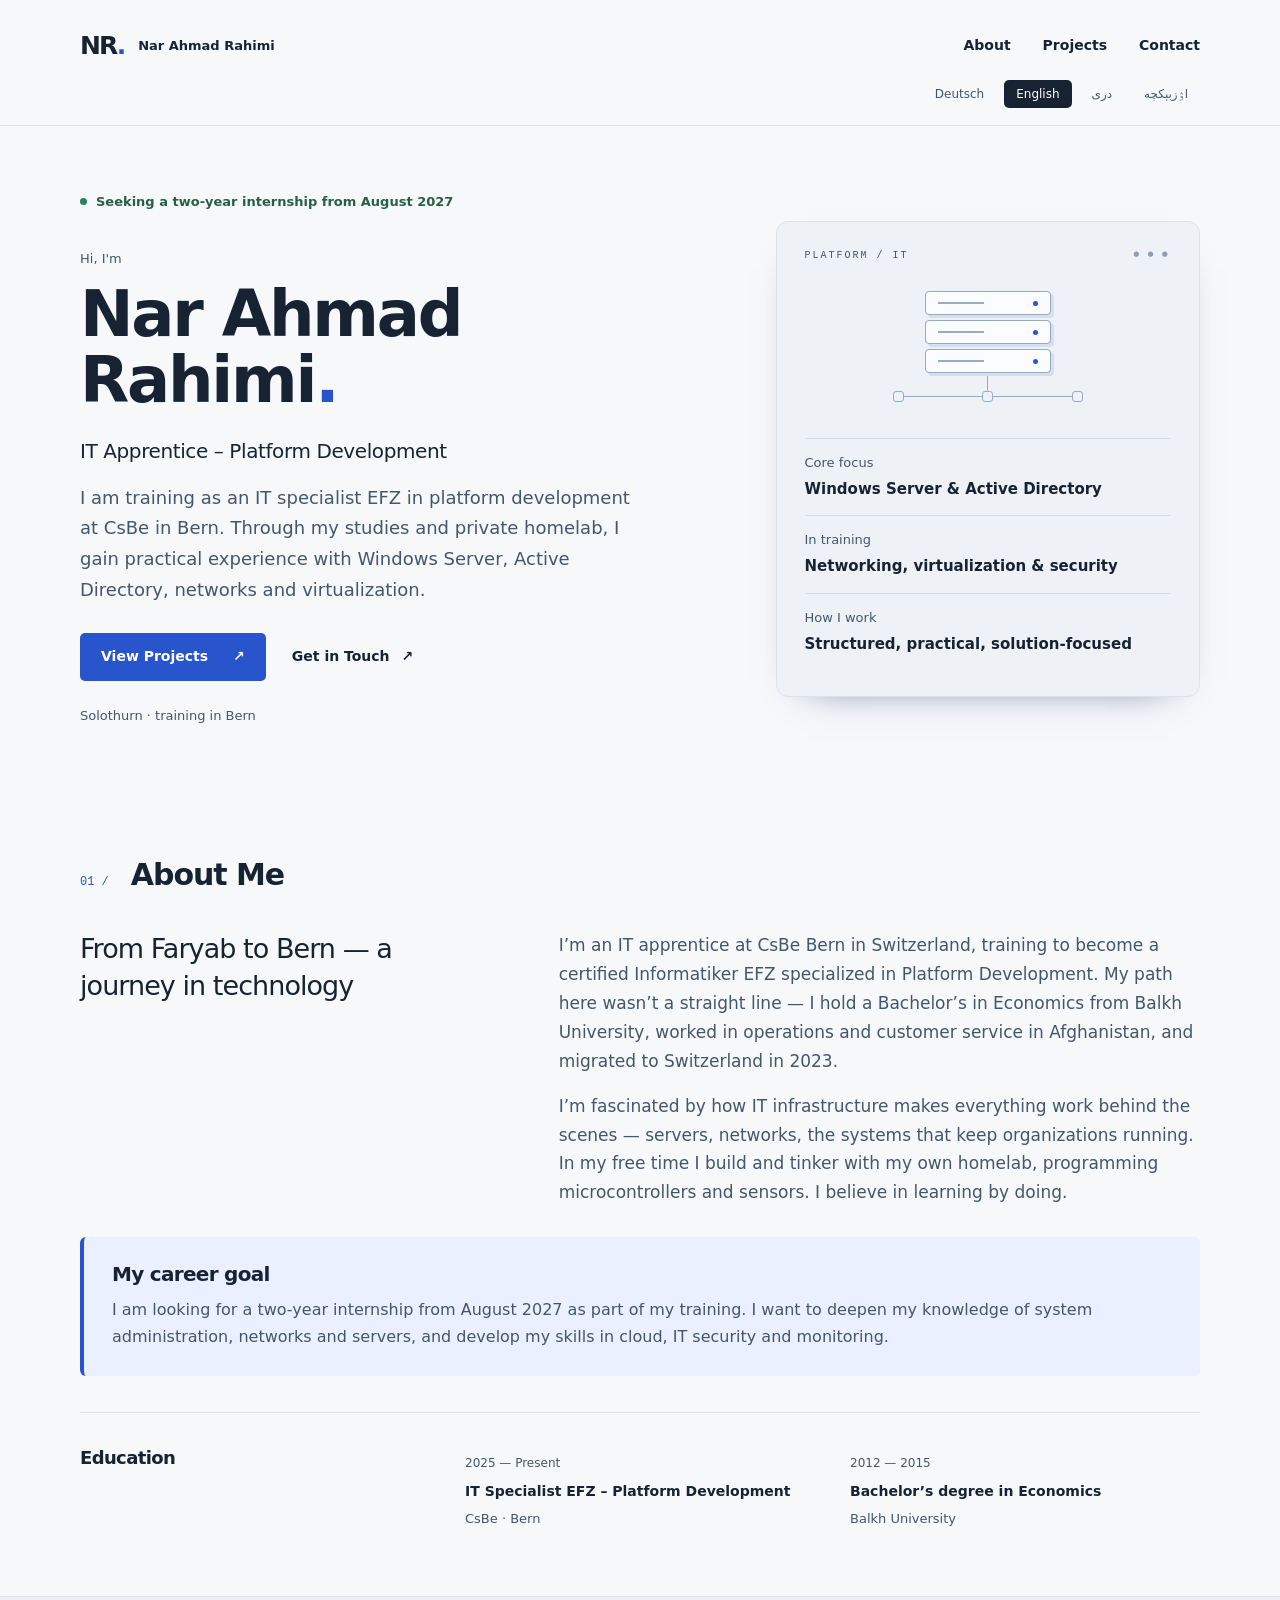
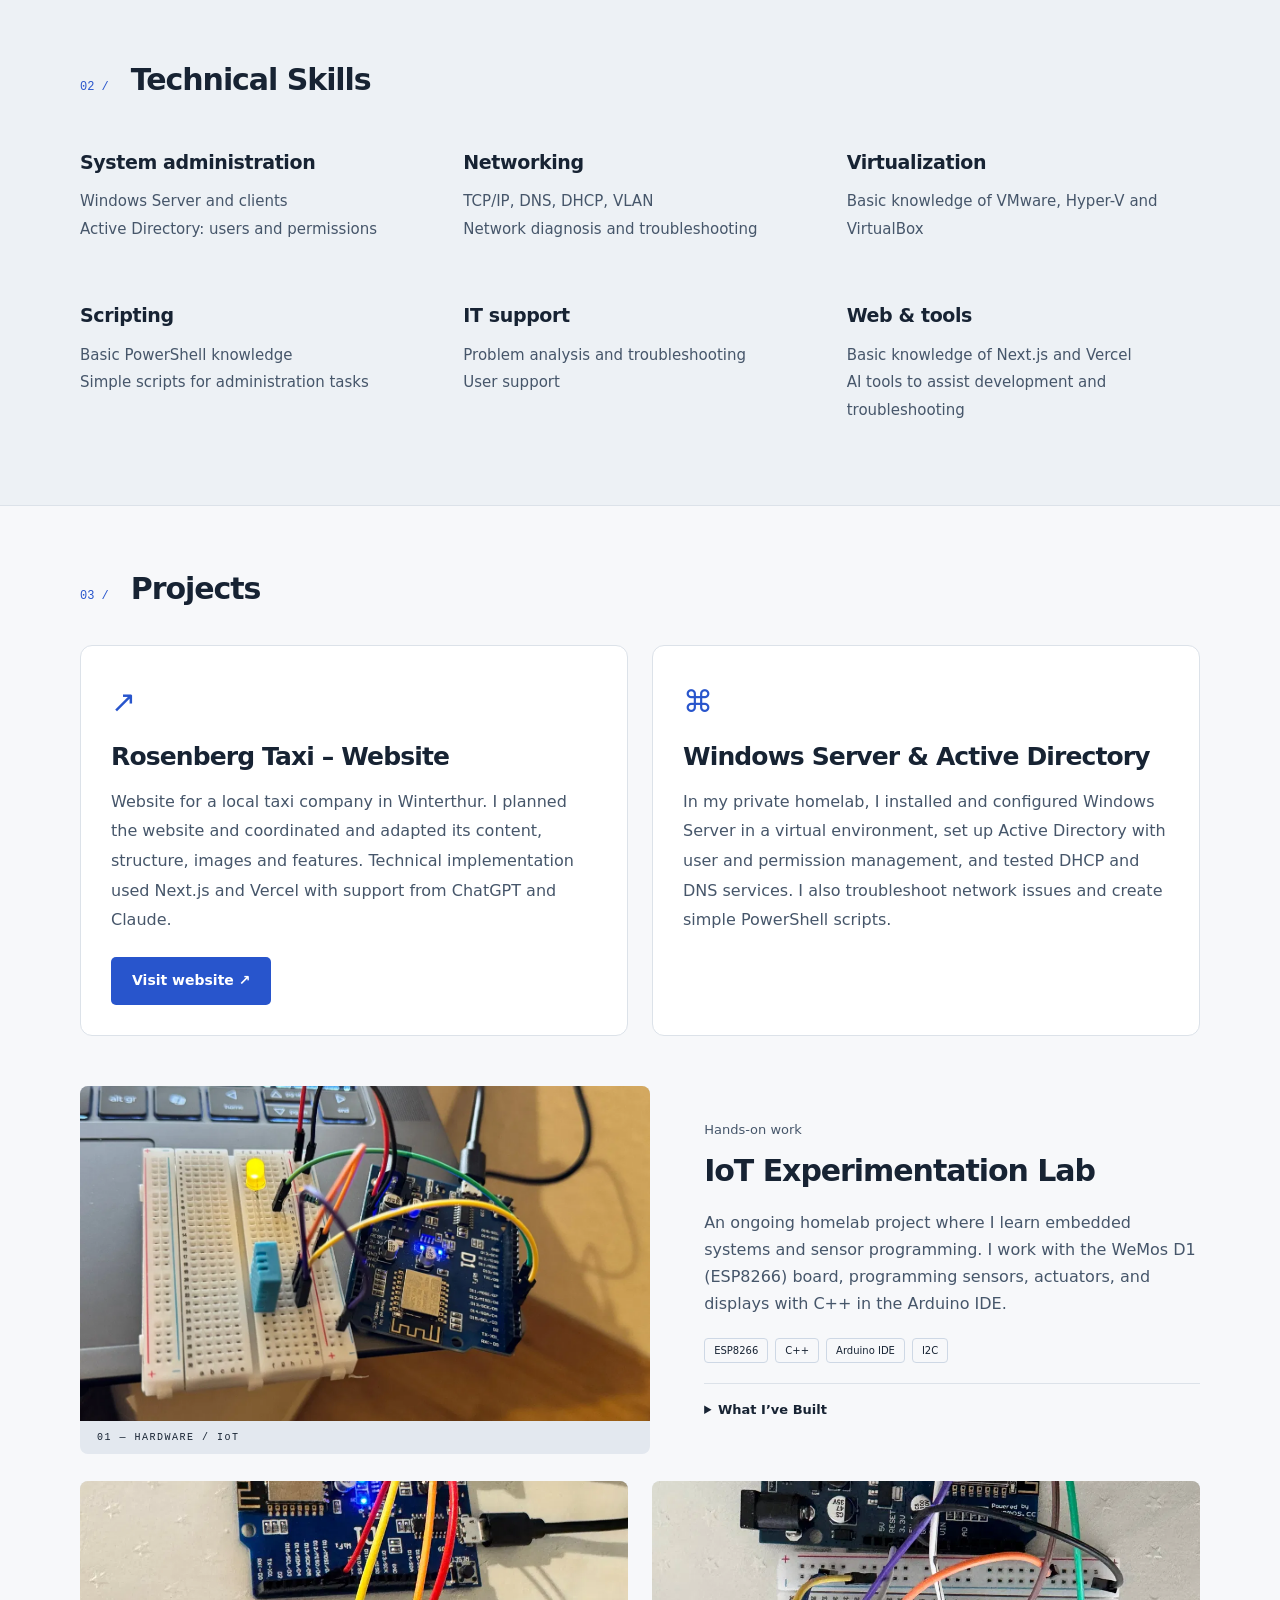
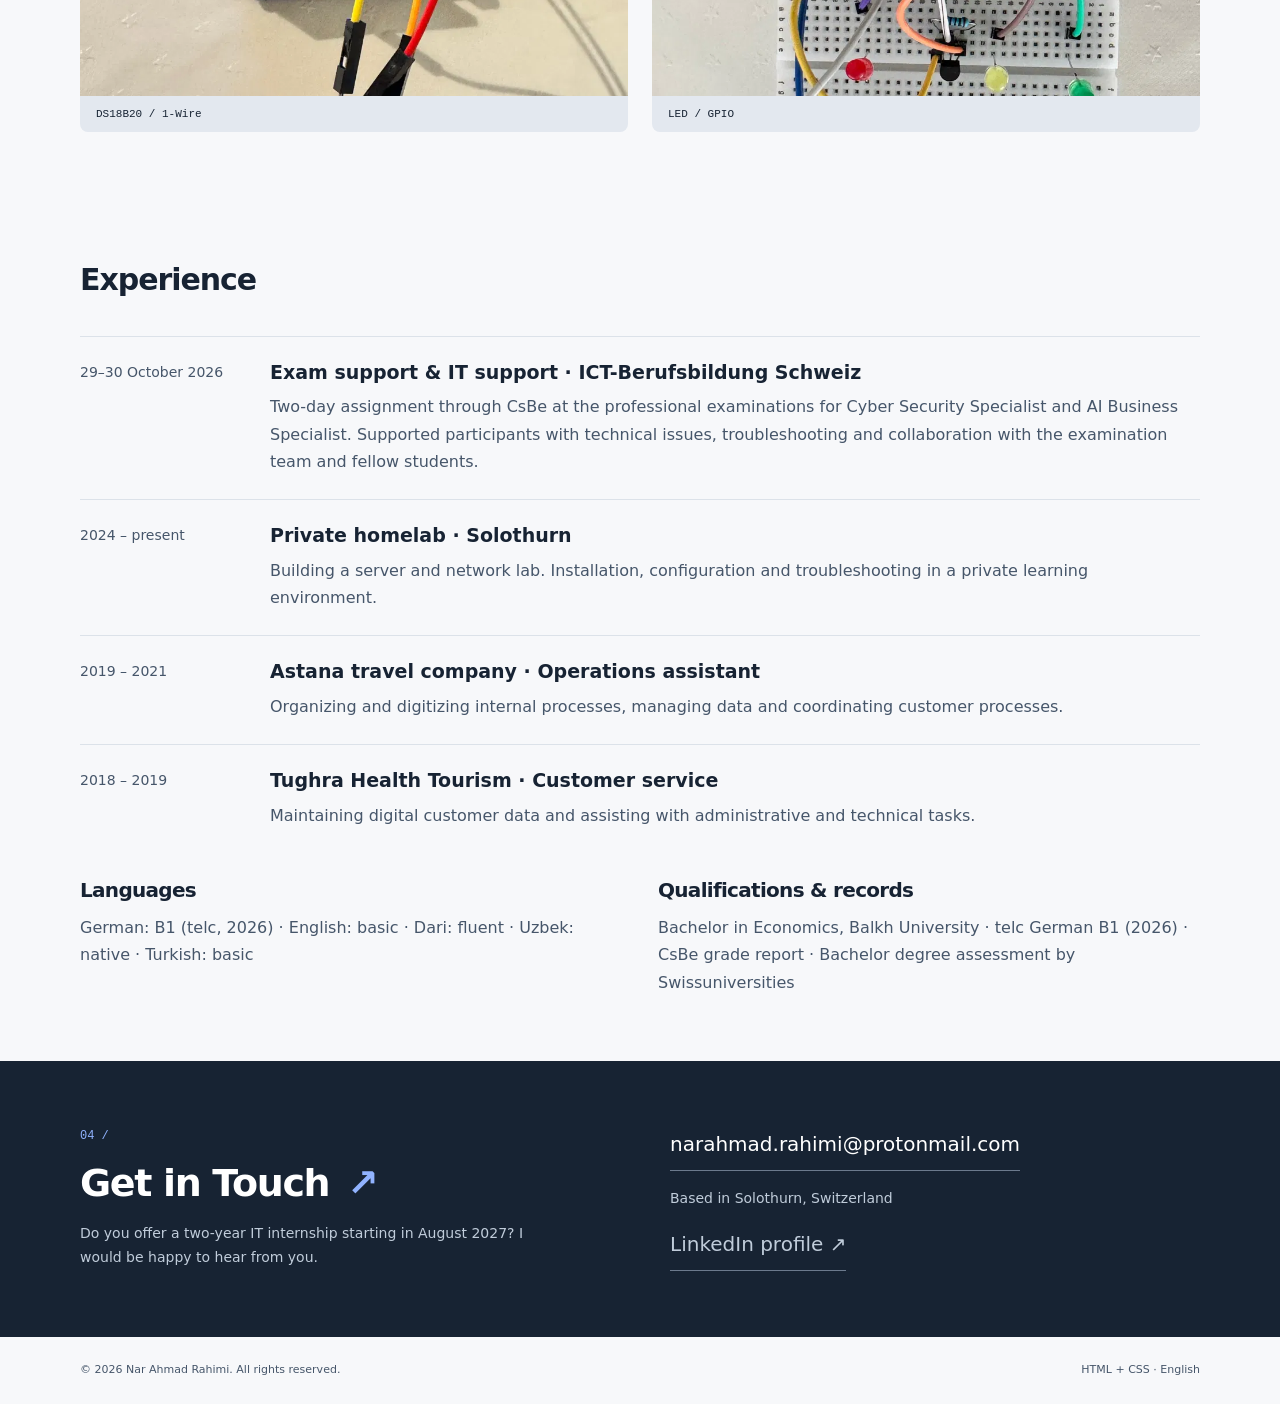
==== commit 4eb9740d: "Add files via upload" ====
--- a/en.html
+++ b/en.html
@@ -4,7 +4,7 @@
 <body><a class="skip" href="#main">Skip to content</a>
 <header class="site-header"><div class="wrap header-inner"><a class="brand" href="en.html" aria-label="Nar Ahmad Rahimi"><span class="monogram" aria-hidden="true">NR<span>.</span></span><span dir="ltr">Nar Ahmad Rahimi</span></a><nav class="main-nav" aria-label="About"><a href="#about">About</a><a href="#projects">Projects</a><a href="#contact">Contact</a></nav></div><nav class="wrap languages" aria-label="Language"><a href="index.html" lang="de" dir="auto" >Deutsch</a><a href="en.html" lang="en" dir="auto" aria-current="page">English</a><a href="fa.html" lang="fa-AF" dir="auto" >دری</a><a href="uz.html" lang="uz-Arab-AF" dir="auto" >اۉزبېکچه</a></nav></header>
 <main id="main"><section class="wrap hero" aria-labelledby="hero-title"><div class="hero-copy"><p class="status"><span aria-hidden="true"></span>Seeking a two-year internship from August 2027</p><p class="eyebrow">Hi, I&#39;m</p><h1 id="hero-title">Nar Ahmad Rahimi<span class="blue">.</span></h1><h2>IT Apprentice – Platform Development</h2><p class="intro">I am training as an IT specialist EFZ in platform development at CsBe in Bern. Through my studies and private homelab, I gain practical experience with Windows Server, Active Directory, networks and virtualization.</p><div class="actions"><a class="button" href="#projects">View Projects <span aria-hidden="true">↗</span></a><a class="text-link" href="#contact">Get in Touch <span aria-hidden="true">↗</span></a></div><p class="location">Solothurn · training in Bern</p></div><aside class="focus-panel"><div class="panel-top"><span class="mini-label" dir="ltr">PLATFORM / IT</span><span class="signal" aria-hidden="true">● ● ●</span></div><div class="system-art" aria-hidden="true"><div class="server"><i></i><i></i><i></i></div><div class="connection"></div><div class="nodes"><b></b><b></b><b></b></div></div><dl><div><dt>Core focus</dt><dd>Windows Server &amp; Active Directory</dd></div><div><dt>In training</dt><dd>Networking, virtualization &amp; security</dd></div><div><dt>How I work</dt><dd>Structured, practical, solution-focused</dd></div></dl></aside></section>
-<section id="about" class="section wrap"><div class="section-heading"><span class="section-no">01 /</span><h2>About Me</h2></div><div class="about-grid"><h3>From Balkh to Bern — a journey in technology</h3><div class="prose"><p>I’m an IT apprentice at CsBe Bern in Switzerland, training to become a certified Informatiker EFZ specialized in Platform Development. My path here wasn’t a straight line — I hold a Bachelor’s in Economics from Balkh University, worked in operations and customer service in Afghanistan, and migrated to Switzerland in 2023.</p><p>I’m fascinated by how IT infrastructure makes everything work behind the scenes — servers, networks, the systems that keep organizations running. In my free time I build and tinker with my own homelab, programming microcontrollers and sensors. I believe in learning by doing.</p></div></div><div class="career-note"><h3>My career goal</h3><p>I am looking for a two-year internship from August 2027 as part of my training. I want to deepen my knowledge of system administration, networks and servers, and develop my skills in cloud, IT security and monitoring.</p></div><div class="education"><h3>Education</h3><div><span class="date" dir="auto">2025 — Present</span><h4>IT Specialist EFZ – Platform Development</h4><p>CsBe · Bern</p></div><div><span class="date" dir="ltr">2012 — 2015</span><h4>Bachelor’s degree in Economics</h4><p>Balkh University</p></div></div></section>
+<section id="about" class="section wrap"><div class="section-heading"><span class="section-no">01 /</span><h2>About Me</h2></div><div class="about-grid"><h3>From Faryab to Bern — a journey in technology</h3><div class="prose"><p>I’m an IT apprentice at CsBe Bern in Switzerland, training to become a certified Informatiker EFZ specialized in Platform Development. My path here wasn’t a straight line — I hold a Bachelor’s in Economics from Balkh University, worked in operations and customer service in Afghanistan, and migrated to Switzerland in 2023.</p><p>I’m fascinated by how IT infrastructure makes everything work behind the scenes — servers, networks, the systems that keep organizations running. In my free time I build and tinker with my own homelab, programming microcontrollers and sensors. I believe in learning by doing.</p></div></div><div class="career-note"><h3>My career goal</h3><p>I am looking for a two-year internship from August 2027 as part of my training. I want to deepen my knowledge of system administration, networks and servers, and develop my skills in cloud, IT security and monitoring.</p></div><div class="education"><h3>Education</h3><div><span class="date" dir="auto">2025 — Present</span><h4>IT Specialist EFZ – Platform Development</h4><p>CsBe · Bern</p></div><div><span class="date" dir="ltr">2012 — 2015</span><h4>Bachelor’s degree in Economics</h4><p>Balkh University</p></div></div></section>
 <section class="skills-band"><div class="wrap section"><div class="section-heading"><span class="section-no">02 /</span><h2>Technical Skills</h2></div><div class="skills-grid"><article><h3>System administration</h3><ul><li>Windows Server and clients</li><li>Active Directory: users and permissions</li></ul></article><article><h3>Networking</h3><ul><li>TCP/IP, DNS, DHCP, VLAN</li><li>Network diagnosis and troubleshooting</li></ul></article><article><h3>Virtualization</h3><ul><li>Basic knowledge of VMware, Hyper-V and VirtualBox</li></ul></article><article><h3>Scripting</h3><ul><li>Basic PowerShell knowledge</li><li>Simple scripts for administration tasks</li></ul></article><article><h3>IT support</h3><ul><li>Problem analysis and troubleshooting</li><li>User support</li></ul></article><article><h3>Web & tools</h3><ul><li>Basic knowledge of Next.js and Vercel</li><li>AI tools to assist development and troubleshooting</li></ul></article></div></div></section>
 <section id="projects" class="wrap section"><div class="section-heading"><span class="section-no">03 /</span><h2>Projects</h2></div><div class="featured-projects"><article class="case-card"><span class="case-symbol" aria-hidden="true">↗</span><h3>Rosenberg Taxi – Website</h3><p>Website for a local taxi company in Winterthur. I planned the website and coordinated and adapted its content, structure, images and features. Technical implementation used Next.js and Vercel with support from ChatGPT and Claude.</p><a class="button" href="https://www.rosenbergtaxi.ch/" target="_blank" rel="noopener noreferrer">Visit website ↗</a></article><article class="case-card"><span class="case-symbol" aria-hidden="true">⌘</span><h3>Windows Server & Active Directory</h3><p>In my private homelab, I installed and configured Windows Server in a virtual environment, set up Active Directory with user and permission management, and tested DHCP and DNS services. I also troubleshoot network issues and create simple PowerShell scripts.</p></article></div><article class="project"><div class="project-visual"><img src="assets/iot-dht11.webp" alt="Temperature and humidity monitoring with the DHT11 digital sensor" width="800" height="600" loading="lazy"><div class="image-caption" dir="ltr">01 — HARDWARE / IoT</div></div><div class="project-copy"><p class="eyebrow">Hands-on work</p><h3>IoT Experimentation Lab</h3><p>An ongoing homelab project where I learn embedded systems and sensor programming. I work with the WeMos D1 (ESP8266) board, programming sensors, actuators, and displays with C++ in the Arduino IDE.</p><ul class="tags" aria-label="Hardware"><li>ESP8266</li><li>C++</li><li>Arduino IDE</li><li>I2C</li></ul><details><summary>What I’ve Built</summary><ul class="detail-list"><li>WiFi network scanner that reads SSIDs and RSSI signal strength via the ESP8266 WiFi API, displaying live results on a 1602 LCD over I2C</li><li>Temperature and humidity monitoring with the DHT11 digital sensor</li><li>Precise temperature measurement using the DS18B20 1-Wire sensor</li><li>GPIO control of multiple LEDs with pull-up/pull-down resistors and pushbuttons</li></ul></details></div></article><div class="project-gallery"><figure><img src="assets/iot-ds18b20.webp" alt="Precise temperature measurement using the DS18B20 1-Wire sensor" width="800" height="600" loading="lazy"><figcaption dir="ltr">DS18B20 / 1-Wire</figcaption></figure><figure><img src="assets/iot-leds.webp" alt="GPIO control of multiple LEDs with pull-up/pull-down resistors and pushbuttons" width="800" height="600" loading="lazy"><figcaption dir="ltr">LED / GPIO</figcaption></figure></div></section>
 <section class="section wrap" id="experience"><div class="section-heading"><h2>Experience</h2></div><div class="timeline"><article><p class="date">29–30 October 2026</p><div><h3>Exam support & IT support · ICT-Berufsbildung Schweiz</h3><p>Two-day assignment through CsBe at the professional examinations for Cyber Security Specialist and AI Business Specialist. Supported participants with technical issues, troubleshooting and collaboration with the examination team and fellow students.</p></div></article><article><p class="date">2024 – present</p><div><h3>Private homelab · Solothurn</h3><p>Building a server and network lab. Installation, configuration and troubleshooting in a private learning environment.</p></div></article><article><p class="date">2019 – 2021</p><div><h3>Astana travel company · Operations assistant</h3><p>Organizing and digitizing internal processes, managing data and coordinating customer processes.</p></div></article><article><p class="date">2018 – 2019</p><div><h3>Tughra Health Tourism · Customer service</h3><p>Maintaining digital customer data and assisting with administrative and technical tasks.</p></div></article></div><div class="credentials"><article><h3>Languages</h3><p>German: B1 (telc, 2026) · English: basic · Dari: fluent · Uzbek: native · Turkish: basic</p></article><article><h3>Qualifications & records</h3><p>Bachelor in Economics, Balkh University · telc German B1 (2026) · CsBe grade report · Bachelor degree assessment by Swissuniversities</p></article></div></section><section id="contact" class="contact-section"><div class="wrap contact-inner"><div><p class="section-no">04 /</p><h2>Get in Touch<span>↗</span></h2><p>Do you offer a two-year IT internship starting in August 2027? I would be happy to hear from you.</p></div><div class="contact-link"><a href="mailto:narahmad.rahimi@protonmail.com" dir="ltr">narahmad.rahimi@protonmail.com</a><p>Based in Solothurn, Switzerland</p><p><a href="https://www.linkedin.com/in/nar-ahmad-rahimi-a11931219/" target="_blank" rel="noopener noreferrer">LinkedIn profile ↗</a></p></div></div></section></main><footer class="wrap"><p>© 2026 Nar Ahmad Rahimi. All rights reserved.</p><span dir="ltr">HTML + CSS · English</span></footer></body></html>
